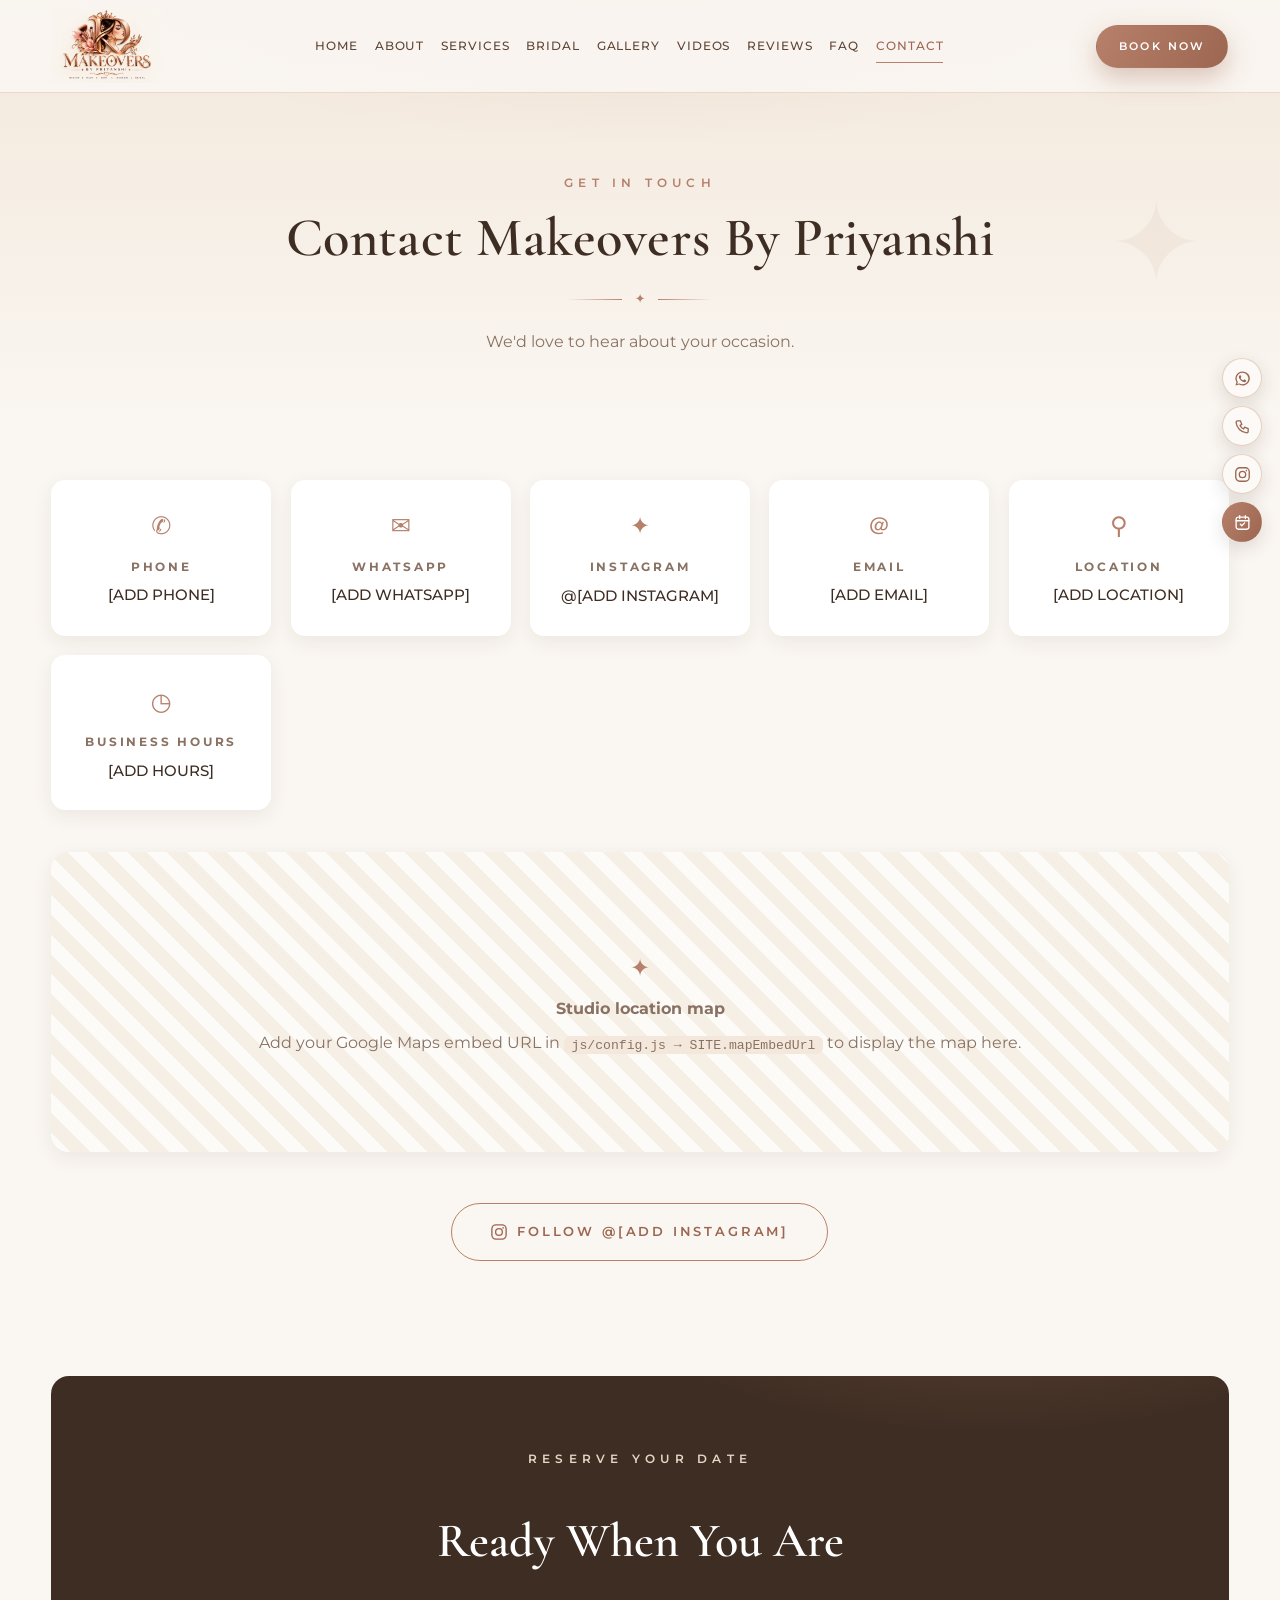
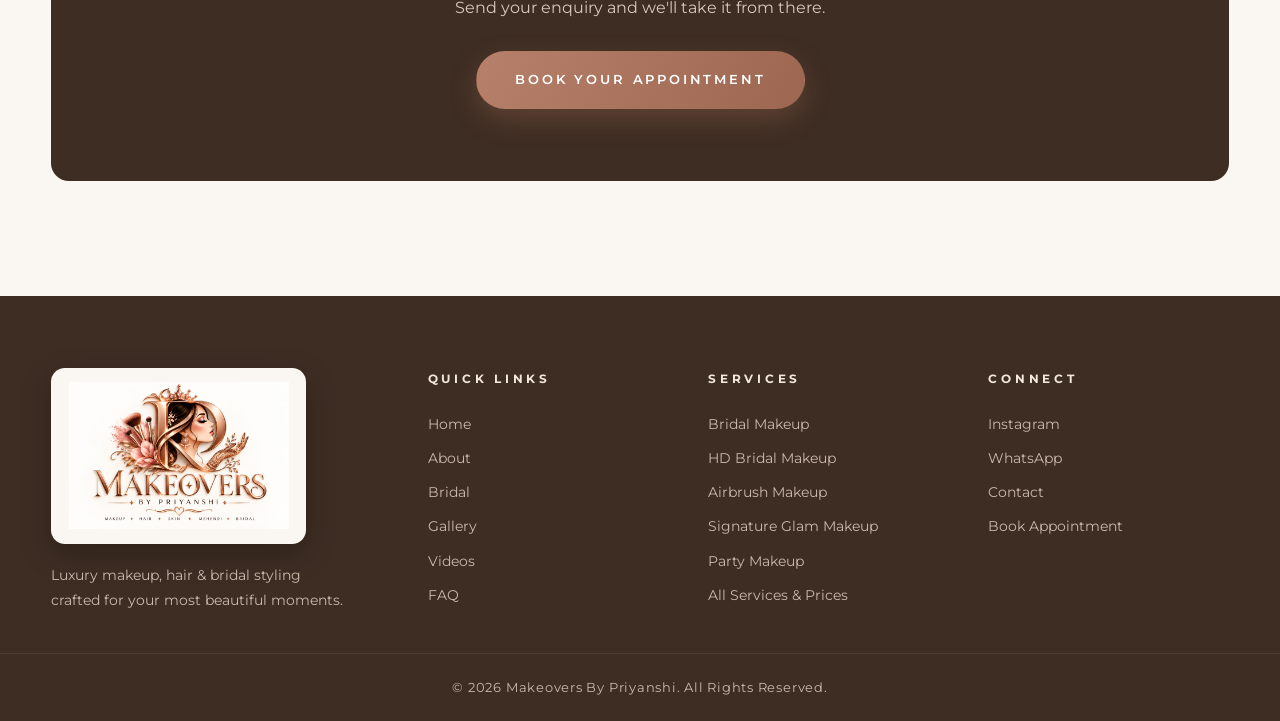
==== contact.html @ 51570be9 "Add Makeovers By Priyanshi website" ====
<!DOCTYPE html>
<html lang="en">
<head>
  <meta charset="UTF-8" />
  <meta name="viewport" content="width=device-width, initial-scale=1.0" />
  <title>Contact | Makeovers By Priyanshi</title>
  <meta name="description" content="Get in touch with Makeovers By Priyanshi — phone, WhatsApp, Instagram, email and studio location." />
  <link rel="canonical" href="https://www.example.com/contact.html" />
  <meta property="og:type" content="website" />
  <meta property="og:title" content="Contact | Makeovers By Priyanshi" />
  <meta property="og:description" content="Get in touch with Makeovers By Priyanshi — phone, WhatsApp, Instagram, email and studio location." />
  <meta property="og:image" content="assets/logo/logo.jpg" />
  <meta property="og:url" content="https://www.example.com/contact.html" />
  <meta property="og:site_name" content="Makeovers By Priyanshi" />
  <meta name="twitter:card" content="summary_large_image" />
  <meta name="twitter:title" content="Contact | Makeovers By Priyanshi" />
  <meta name="twitter:description" content="Get in touch with Makeovers By Priyanshi — phone, WhatsApp, Instagram, email and studio location." />
  <meta name="twitter:image" content="assets/logo/logo.jpg" />
  <meta name="theme-color" content="#faf6f1" />
  <link rel="icon" type="image/png" href="assets/logo/favicon.png" />
  <link rel="apple-touch-icon" href="assets/logo/favicon.png" />
  <link rel="preconnect" href="https://fonts.googleapis.com" />
  <link rel="preconnect" href="https://fonts.gstatic.com" crossorigin />
  <link href="https://fonts.googleapis.com/css2?family=Cormorant+Garamond:ital,wght@0,400;0,500;0,600;0,700;1,400;1,500&family=Montserrat:wght@300;400;500;600;700&display=swap" rel="stylesheet" />
  <link rel="stylesheet" href="css/style.css" />
</head>
<body data-page="contact">

  <div id="siteHeader"></div>

  <main id="main">
    <section class="page-hero">
      <div class="container">
        <p class="eyebrow">Get In Touch</p>
        <h1 class="section__title">Contact Makeovers By Priyanshi</h1>
        <div class="title-divider"><span></span><i>✦</i><span></span></div>
        <p class="page-hero__sub">We'd love to hear about your occasion.</p>
      </div>
    </section>

    <section class="section" style="padding-top:clamp(2rem,5vw,3.5rem)">
      <div class="container">
        <div class="contact__grid" id="contactGrid"><!-- rendered by JS from config.js --></div>
        <div class="map fade-up" id="mapWrap">
          <div class="map__placeholder" id="mapPlaceholder">
            <i>✦</i>
            <p><strong>Studio location map</strong></p>
            <p>Add your Google Maps embed URL in <code>js/config.js → SITE.mapEmbedUrl</code> to display the map here.</p>
          </div>
        </div>
        <div class="section__cta fade-up">
          <a href="#" class="btn btn--outline btn--lg insta__cta" id="instaCta" target="_blank" rel="noopener">
            <svg viewBox="0 0 24 24" width="18" height="18" fill="none" stroke="currentColor" stroke-width="1.8" aria-hidden="true"><rect x="2.5" y="2.5" width="19" height="19" rx="5.5"/><circle cx="12" cy="12" r="4.5"/><circle cx="17.5" cy="6.5" r="1.1" fill="currentColor" stroke="none"/></svg>
            <span id="instaCtaText">Follow @MAKEOVERSBYPRIYANSHI</span>
          </a>
        </div>
      </div>
    </section>
    <section class="section" style="padding-top:0">
      <div class="container">
        <div class="cta-band fade-up">
          <p class="eyebrow">Reserve Your Date</p>
          <h2>Ready When You Are</h2>
          <p>Send your enquiry and we'll take it from there.</p>
          <a href="booking.html" class="btn btn--solid btn--lg">Book Your Appointment</a>
        </div>
      </div>
    </section>
  </main>

  <div id="siteFooter"></div>

  <script src="js/config.js"></script>
  <script src="js/main.js"></script>
</body>
</html>
---- css/style.css ----
/* ============================================================
   MAKEOVERS BY PRIYANSHI — Luxury Beauty Website Styles
   Palette: ivory, champagne, rose gold, nude, espresso
   ============================================================ */

:root {
  --ivory:      #faf6f1;
  --pearl:      #fdfbf8;
  --champagne:  #f3e8db;
  --champagne2: #ecdcc9;
  --nude:       #e8d5c4;
  --rose:       #b7806b;   /* rose gold */
  --rose-deep:  #9c6650;
  --gold:       #c9a227;
  --espresso:   #3e2d23;
  --espresso-2: #5e4636;
  --muted:      #8a7263;
  --white:      #ffffff;

  --serif: "Cormorant Garamond", "Playfair Display", Georgia, serif;
  --sans:  "Montserrat", "Inter", system-ui, sans-serif;

  --shadow-sm: 0 6px 20px rgba(62, 45, 35, .07);
  --shadow-md: 0 14px 44px rgba(62, 45, 35, .12);
  --shadow-lg: 0 24px 70px rgba(62, 45, 35, .18);

  --radius: 18px;
  --ease: cubic-bezier(.22, 1, .36, 1);
  --header-h: 92px;
  --header-h-small: 68px;
}

*, *::before, *::after { box-sizing: border-box; margin: 0; padding: 0; }

html { scroll-behavior: smooth; }

body {
  font-family: var(--sans);
  font-weight: 400;
  font-size: 16px;
  line-height: 1.75;
  color: var(--espresso-2);
  background: var(--ivory);
  overflow-x: hidden;
  -webkit-font-smoothing: antialiased;
}

img { max-width: 100%; display: block; }
a { color: inherit; text-decoration: none; }
button { font-family: inherit; cursor: pointer; }

.container { width: min(1200px, 92%); margin-inline: auto; }
.container--narrow { width: min(860px, 92%); }

/* ---------- Typography helpers ---------- */
.eyebrow {
  font-size: .78rem;
  letter-spacing: .42em;
  text-transform: uppercase;
  color: var(--rose);
  font-weight: 600;
  margin-bottom: .9rem;
}
.section__title {
  font-family: var(--serif);
  font-weight: 600;
  font-size: clamp(2.1rem, 4.6vw, 3.4rem);
  line-height: 1.12;
  color: var(--espresso);
  letter-spacing: .01em;
}
.section__sub { max-width: 620px; margin: 1.1rem auto 0; color: var(--muted); }
.lead { font-size: 1.12rem; color: var(--espresso-2); font-weight: 500; }

.title-divider {
  display: flex; align-items: center; justify-content: center;
  gap: .8rem; margin: 1.2rem auto 0; color: var(--rose);
}
.title-divider span { display: block; width: 54px; height: 1px; background: linear-gradient(90deg, transparent, var(--rose)); }
.title-divider span:last-child { background: linear-gradient(90deg, var(--rose), transparent); }
.title-divider i { font-style: normal; font-size: .8rem; }
.title-divider--left { justify-content: flex-start; }

.section { padding: clamp(4.5rem, 9vw, 7.5rem) 0; }
.section--tint { background: linear-gradient(180deg, var(--pearl) 0%, var(--champagne) 140%); }
.section__head { text-align: center; margin-bottom: clamp(2.4rem, 5vw, 4rem); }
.section__cta { text-align: center; margin-top: clamp(2.2rem, 4vw, 3.4rem); }

/* ---------- Buttons ---------- */
.btn {
  display: inline-flex; align-items: center; justify-content: center; gap: .55rem;
  padding: .85rem 1.9rem;
  font-size: .8rem; font-weight: 600;
  letter-spacing: .22em; text-transform: uppercase;
  border-radius: 999px; border: 1px solid transparent;
  transition: transform .35s var(--ease), box-shadow .35s var(--ease), background .35s, color .35s, border-color .35s;
  will-change: transform;
}
.btn--lg { padding: 1.05rem 2.4rem; }
.btn--solid {
  color: var(--white);
  background: linear-gradient(120deg, var(--rose) 0%, var(--rose-deep) 100%);
  box-shadow: 0 10px 26px rgba(156, 102, 80, .35);
}
.btn--solid:hover { transform: translateY(-2px); box-shadow: 0 16px 34px rgba(156, 102, 80, .45); }
.btn--ghost { color: var(--white); border-color: rgba(255,255,255,.7); backdrop-filter: blur(4px); }
.btn--ghost:hover { background: rgba(255,255,255,.14); transform: translateY(-2px); }
.btn--outline { color: var(--rose-deep); border-color: var(--rose); }
.btn--outline:hover { background: var(--rose); color: var(--white); transform: translateY(-2px); }
.btn:active { transform: translateY(0) scale(.98); }

/* ============================================================
   LOADER
   ============================================================ */
.loader {
  position: fixed; inset: 0; z-index: 200;
  overflow: hidden;
  background: #160f0b;
  transition: opacity .9s var(--ease), visibility .9s;
}
.loader__video {
  position: absolute; inset: 0;
  width: 100%; height: 100%;
  object-fit: cover;
  object-position: 50% 48%;
  transform: scale(1.015);
}
.loader__veil {
  position: absolute; inset: 0;
  background: linear-gradient(180deg, rgba(18,10,7,.08), rgba(18,10,7,.24));
  pointer-events: none;
}
.loader__sound,
.hero__sound {
  position: absolute;
  z-index: 3;
  display: inline-flex; align-items: center; gap: .65rem;
  border: 1px solid rgba(255,255,255,.38);
  background: rgba(24,15,11,.28);
  color: rgba(255,255,255,.96);
  backdrop-filter: blur(10px);
  -webkit-backdrop-filter: blur(10px);
  border-radius: 999px;
  padding: .75rem 1.05rem;
  font-size: .68rem; font-weight: 600;
  letter-spacing: .18em; text-transform: uppercase;
  transition: transform .35s var(--ease), background .35s ease, border-color .35s ease;
}
.loader__sound { right: 2.2rem; bottom: 2.2rem; }
.loader__sound:hover, .hero__sound:hover { transform: translateY(-2px); background: rgba(24,15,11,.46); border-color: rgba(255,255,255,.65); }
.loader__sound-dot { width: 8px; height: 8px; border-radius: 50%; background: var(--nude); box-shadow: 0 0 0 0 rgba(243,232,219,.55); animation: soundPulse 1.8s infinite; }
.loader__sound.is-on .loader__sound-dot { background: #fff; animation: none; }
@keyframes soundPulse { 0%,100% { box-shadow: 0 0 0 0 rgba(243,232,219,0); } 50% { box-shadow: 0 0 0 7px rgba(243,232,219,.08); } }
.loader.is-done { opacity: 0; visibility: hidden; pointer-events: none; }

/* ============================================================
   HEADER
   ============================================================ */
.header {
  position: fixed; top: 0; left: 0; right: 0; z-index: 100;
  border-bottom: 1px solid rgba(183, 128, 102, .14);
  transition: box-shadow .4s ease;
}
/* blur lives on a pseudo-element so the fixed mobile nav
   (a descendant) isn't trapped by a backdrop-filter containing block */
.header::before {
  content: ""; position: absolute; inset: 0; z-index: -1;
  background: rgba(250, 246, 241, .92);
  backdrop-filter: blur(14px);
  -webkit-backdrop-filter: blur(14px);
}
.header.is-scrolled { box-shadow: var(--shadow-sm); }
.header__inner {
  display: flex; align-items: center; justify-content: space-between; gap: 1.2rem;
  height: var(--header-h);
  transition: height .4s var(--ease);
}
.header.is-scrolled .header__inner { height: var(--header-h-small); }
.header__logo {
  height: 74px; width: auto;
  mix-blend-mode: multiply; /* blends the logo's white bg into the ivory header */
  transition: height .4s var(--ease);
}
.header.is-scrolled .header__logo { height: 54px; }

.nav { display: flex; align-items: center; gap: 1.7rem; }
.nav__link {
  position: relative;
  font-size: .8rem; font-weight: 500; letter-spacing: .14em; text-transform: uppercase;
  color: var(--espresso-2); padding: .3rem 0;
  transition: color .3s;
}
.nav__link::after {
  content: ""; position: absolute; left: 0; bottom: -2px;
  width: 100%; height: 1px; background: var(--rose);
  transform: scaleX(0); transform-origin: right;
  transition: transform .4s var(--ease);
}
.nav__link:hover, .nav__link.is-active { color: var(--rose-deep); }
.nav__link:hover::after, .nav__link.is-active::after { transform: scaleX(1); transform-origin: left; }
.nav__cta { display: none; }
.nav__mobile-logo { display: none; }
.header__cta { white-space: nowrap; padding: .75rem 1.5rem; font-size: .72rem; }

.burger { display: none; background: none; border: 0; width: 44px; height: 44px; position: relative; z-index: 130; }
.burger span {
  display: block; width: 26px; height: 2px; margin: 6px auto;
  background: var(--espresso); border-radius: 2px;
  transition: transform .4s var(--ease), opacity .3s;
}
.burger.is-open span:nth-child(1) { transform: translateY(8px) rotate(45deg); }
.burger.is-open span:nth-child(2) { opacity: 0; }
.burger.is-open span:nth-child(3) { transform: translateY(-8px) rotate(-45deg); }

.nav-overlay {
  /* below the header (z-index 100) so the nav panel inside the
     header's stacking context stays on top and stays clickable */
  position: fixed; inset: 0; z-index: 99;
  background: rgba(62, 45, 35, .4); backdrop-filter: blur(3px);
  opacity: 0; visibility: hidden; transition: opacity .4s, visibility .4s;
}
.nav-overlay.is-open { opacity: 1; visibility: visible; }

/* ============================================================
   HERO
   ============================================================ */
.hero {
  position: relative; min-height: 100svh;
  display: flex; align-items: center;
  isolation: isolate;
  padding-top: var(--header-h);
}
.hero__media { position: absolute; inset: 0; z-index: -1; overflow: hidden; background: #2a1b14; }
.hero__video {
  width: 100%; height: 100%;
  object-fit: cover;
  object-position: 50% 43%;
  transform: scale(1.015);
  animation: heroVideoIn 1.4s var(--ease) both;
}
@keyframes heroVideoIn { from { opacity: .72; transform: scale(1.035); } to { opacity: 1; transform: scale(1.015); } }
.hero__overlay {
  position: absolute; inset: 0;
  background:
    linear-gradient(100deg, rgba(38, 25, 18, .72) 0%, rgba(38, 25, 18, .45) 42%, rgba(38, 25, 18, .08) 75%),
    linear-gradient(0deg, rgba(38, 25, 18, .5) 0%, transparent 34%);
}
.hero__sound {
  left: 1.6rem;
  bottom: 1.6rem;
  opacity: .9;
}
.hero__sound-icon { font-size: .72rem; }
.hero__sound.is-on { border-color: rgba(255,255,255,.62); background: rgba(24,15,11,.42); }
.hero__content { color: var(--white); max-width: 720px; margin-left: max(4%, calc((100% - 1200px)/2)); padding: 4rem 0 6rem; }
.hero__eyebrow { font-size: .8rem; letter-spacing: .5em; text-transform: uppercase; color: var(--nude); font-weight: 500; margin-bottom: 1.4rem; }
.hero__title {
  font-family: var(--serif); font-weight: 600;
  font-size: clamp(2.6rem, 6.4vw, 5rem);
  line-height: 1.06; letter-spacing: .02em;
  text-shadow: 0 4px 30px rgba(0,0,0,.3);
}
.hero__amp { font-style: italic; font-weight: 400; color: var(--nude); font-size: .62em; vertical-align: middle; padding: 0 .1em; }
.hero__divider { display: flex; align-items: center; gap: .9rem; margin: 1.6rem 0; color: var(--nude); }
.hero__divider span { display: block; width: 70px; height: 1px; background: linear-gradient(90deg, var(--nude), transparent); }
.hero__divider span:first-child { background: linear-gradient(90deg, transparent, var(--nude)); }
.hero__divider i { font-style: normal; font-size: .85rem; }
.hero__sub { font-family: var(--serif); font-style: italic; font-size: clamp(1.35rem, 2.6vw, 1.9rem); color: var(--champagne); text-shadow: 0 2px 18px rgba(0, 0, 0, .45); }
.hero__copy { margin-top: .9rem; max-width: 480px; color: rgba(255,255,255,.9); font-weight: 300; letter-spacing: .02em; text-shadow: 0 1px 14px rgba(0, 0, 0, .4); }
.hero__actions { display: flex; flex-wrap: wrap; gap: 1rem; margin-top: 2.3rem; }

.hero__scroll {
  position: absolute; left: 50%; bottom: 2rem; transform: translateX(-50%);
  display: flex; flex-direction: column; align-items: center; gap: .6rem;
  color: rgba(255,255,255,.8);
}
.hero__scroll-label { font-size: .64rem; letter-spacing: .4em; text-transform: uppercase; }
.hero__scroll-line { width: 1px; height: 52px; background: rgba(255,255,255,.5); position: relative; overflow: hidden; }
.hero__scroll-line::after {
  content: ""; position: absolute; left: 0; top: -50%;
  width: 100%; height: 50%; background: var(--white);
  animation: scrollHint 2s var(--ease) infinite;
}
@keyframes scrollHint { 0% { top: -50%; } 100% { top: 110%; } }

/* Hero text reveal */
.reveal-text { opacity: 0; transform: translateY(26px); animation: revealUp 1s var(--ease) forwards; }
.reveal-text:nth-child(1) { animation-delay: .25s; }
.reveal-text:nth-child(2) { animation-delay: .4s; }
.reveal-text:nth-child(3) { animation-delay: .55s; }
.reveal-text:nth-child(4) { animation-delay: .7s; }
.reveal-text:nth-child(5) { animation-delay: .85s; }
.reveal-text:nth-child(6) { animation-delay: 1s; }
@keyframes revealUp { to { opacity: 1; transform: none; } }

/* ============================================================
   SIGNATURE STRIP
   ============================================================ */
.strip { background: var(--espresso); color: var(--champagne); overflow: hidden; padding: 1rem 0; }
.strip__track {
  display: flex; gap: 2.6rem; width: max-content;
  animation: marquee 26s linear infinite;
  font-family: var(--serif); font-size: 1.15rem; letter-spacing: .3em; text-transform: uppercase;
}
.strip__track i { font-style: normal; color: var(--rose); }
@keyframes marquee { from { transform: translateX(0); } to { transform: translateX(-50%); } }

/* ============================================================
   ABOUT
   ============================================================ */
.about__grid { display: grid; grid-template-columns: 1fr 1.1fr; gap: clamp(2.5rem, 6vw, 5.5rem); align-items: center; }
.about__media { position: relative; }
.about__frame {
  position: relative; border-radius: 200px 200px var(--radius) var(--radius);
  overflow: hidden; box-shadow: var(--shadow-md);
}
.about__frame::before {
  content: ""; position: absolute; inset: 14px; z-index: 2;
  border: 1px solid rgba(255, 255, 255, .55);
  border-radius: 190px 190px 10px 10px; pointer-events: none;
}
.about__frame img { width: 100%; height: 100%; object-fit: cover; aspect-ratio: 4/5; transition: transform 1.2s var(--ease); }
.about__frame:hover img { transform: scale(1.045); }
.about__badge {
  position: absolute; right: -14px; bottom: 30px;
  display: flex; align-items: center; gap: .6rem;
  background: var(--white); border-radius: 14px; padding: .9rem 1.2rem;
  box-shadow: var(--shadow-md);
  font-size: .72rem; font-weight: 600; letter-spacing: .18em; text-transform: uppercase; color: var(--espresso);
  line-height: 1.5;
}
.about__badge-icon { color: var(--rose); font-size: 1.2rem; }
.about__points { list-style: none; margin: 1.5rem 0 2rem; display: grid; gap: .55rem; }
.about__points i { font-style: normal; color: var(--rose); margin-right: .55rem; }
.about__text p + p { margin-top: 1rem; }
.about__text .lead { margin-top: 1.6rem; }

/* ============================================================
   SERVICES
   ============================================================ */
.services__grid {
  display: grid; grid-template-columns: repeat(auto-fit, minmax(300px, 1fr)); gap: 1.8rem;
}
.service-card {
  background: var(--white); border-radius: var(--radius); overflow: hidden;
  box-shadow: var(--shadow-sm);
  transition: transform .5s var(--ease), box-shadow .5s var(--ease);
  display: flex; flex-direction: column;
}
.service-card:hover { transform: translateY(-8px); box-shadow: var(--shadow-md); }
.service-card__media { position: relative; overflow: hidden; aspect-ratio: 4/3; }
.service-card__media img { width: 100%; height: 100%; object-fit: cover; transition: transform 1s var(--ease); }
.service-card:hover .service-card__media img { transform: scale(1.07); }
.service-card__media::after {
  content: ""; position: absolute; inset: 0;
  background: linear-gradient(0deg, rgba(62,45,35,.35), transparent 45%);
}
.service-card__tag {
  position: absolute; left: 1.1rem; bottom: 1rem; z-index: 2;
  color: var(--white); font-family: var(--serif); font-size: 1.45rem; font-weight: 600; letter-spacing: .02em;
  text-shadow: 0 2px 14px rgba(0,0,0,.35);
}
.service-card__body { padding: 1.5rem 1.6rem 1.8rem; display: flex; flex-direction: column; flex: 1; }
.service-card__desc { font-size: .92rem; color: var(--muted); margin-bottom: 1rem; }
.service-card__list { list-style: none; display: flex; flex-wrap: wrap; gap: .45rem; margin-bottom: 1.4rem; }
.service-card__list li {
  font-size: .72rem; letter-spacing: .06em; font-weight: 500;
  background: var(--champagne); color: var(--espresso-2);
  padding: .32rem .8rem; border-radius: 999px;
}
.service-card .btn { margin-top: auto; align-self: flex-start; padding: .7rem 1.5rem; font-size: .72rem; }

/* ============================================================
   BRIDAL
   ============================================================ */
.bridal__grid { display: grid; grid-template-columns: repeat(3, 1fr); gap: 1.6rem; }
.bridal-card {
  position: relative; border-radius: var(--radius); overflow: hidden;
  aspect-ratio: 3/4; box-shadow: var(--shadow-sm); cursor: pointer;
}
.bridal-card img { width: 100%; height: 100%; object-fit: cover; transition: transform 1.1s var(--ease); }
.bridal-card:hover img { transform: scale(1.08); }
.bridal-card::after {
  content: ""; position: absolute; inset: 0;
  background: linear-gradient(0deg, rgba(45, 30, 22, .62) 0%, transparent 46%);
  transition: background .5s;
}
.bridal-card__label {
  position: absolute; left: 0; right: 0; bottom: 1.4rem; z-index: 2; text-align: center;
  color: var(--white); font-family: var(--serif); font-size: 1.6rem; font-weight: 600; letter-spacing: .06em;
}
.bridal-card__label::after {
  content: ""; display: block; width: 34px; height: 1px; margin: .5rem auto 0;
  background: var(--nude); transition: width .5s var(--ease);
}
.bridal-card:hover .bridal-card__label::after { width: 70px; }

/* ============================================================
   GALLERY
   ============================================================ */
.gallery__filters { display: flex; flex-wrap: wrap; justify-content: center; gap: .6rem; margin-bottom: 2.4rem; }
.chip {
  border: 1px solid rgba(183, 128, 102, .4); background: transparent; color: var(--espresso-2);
  font-size: .74rem; font-weight: 600; letter-spacing: .14em; text-transform: uppercase;
  padding: .55rem 1.25rem; border-radius: 999px;
  transition: all .35s var(--ease);
}
.chip:hover { border-color: var(--rose); color: var(--rose-deep); }
.chip.is-active { background: var(--rose); border-color: var(--rose); color: var(--white); box-shadow: 0 8px 20px rgba(156,102,80,.3); }

.gallery__masonry { columns: 3; column-gap: 1.4rem; }
.g-item {
  position: relative; margin-bottom: 1.4rem; border-radius: 14px; overflow: hidden;
  break-inside: avoid; box-shadow: var(--shadow-sm); cursor: zoom-in;
  transition: opacity .5s var(--ease), transform .5s var(--ease), box-shadow .4s;
}
.g-item:hover { box-shadow: var(--shadow-md); }
.g-item img { width: 100%; transition: transform 1s var(--ease); }
.g-item:hover img { transform: scale(1.06); }
.g-item__veil {
  position: absolute; inset: 0; display: flex; align-items: flex-end; padding: 1.1rem;
  background: linear-gradient(0deg, rgba(45,30,22,.55), transparent 55%);
  opacity: 0; transition: opacity .45s;
}
.g-item:hover .g-item__veil { opacity: 1; }
.g-item__veil span {
  color: var(--white); font-size: .7rem; font-weight: 600; letter-spacing: .22em; text-transform: uppercase;
}
.g-item.is-hidden { display: none; }

/* ============================================================
   REELS / VIDEOS
   ============================================================ */
.reels { display: grid; grid-template-columns: repeat(auto-fit, minmax(240px, 1fr)); gap: 1.6rem; max-width: 980px; margin-inline: auto; }
.reel-card {
  position: relative; border-radius: 22px; overflow: hidden;
  aspect-ratio: 9/16; background: var(--champagne);
  box-shadow: var(--shadow-sm);
  border: 0; padding: 0; display: block; width: 100%; text-align: inherit;
  cursor: pointer;
  transition: transform .5s var(--ease), box-shadow .5s var(--ease);
}
.reel-card:hover { transform: translateY(-6px); box-shadow: var(--shadow-md); }
.reel-card__thumb {
  width: 100%; height: 100%; object-fit: cover; display: block;
  /* very subtle cinematic drift: 1.00 → 1.04 and back */
  animation: reelDrift 11s ease-in-out infinite;
  will-change: transform;
}
@keyframes reelDrift {
  0%, 100% { transform: scale(1); }
  50%      { transform: scale(1.04); }
}
.reel-card:hover .reel-card__thumb { animation-duration: 6s; }
.reel-card__thumb--ig {
  display: flex; align-items: center; justify-content: center;
  background: linear-gradient(160deg, var(--champagne), var(--nude));
  color: var(--rose); font-size: 2.4rem; font-style: normal;
}
.reel-card__play {
  position: absolute; inset: 0; z-index: 3;
  display: flex; align-items: center; justify-content: center;
  background: rgba(45, 30, 22, .14);
  transition: background .4s;
}
.reel-card:hover .reel-card__play { background: rgba(45, 30, 22, .26); }
.reel-card__play span {
  width: 66px; height: 66px; border-radius: 50%;
  display: flex; align-items: center; justify-content: center;
  background: rgba(255, 255, 255, .92); color: var(--rose-deep);
  font-size: 1.3rem; padding-left: 4px;
  box-shadow: var(--shadow-md);
  transition: transform .4s var(--ease);
  /* gentle luxury pulse */
  animation: playPulse 2.8s ease-in-out infinite;
}
@keyframes playPulse {
  0%, 100% { box-shadow: var(--shadow-md), 0 0 0 0 rgba(255, 255, 255, .4); }
  55%      { box-shadow: var(--shadow-md), 0 0 0 14px rgba(255, 255, 255, 0); }
}
.reel-card:hover .reel-card__play span { transform: scale(1.12); }
.reel-card__title {
  position: absolute; left: 0; right: 0; bottom: 0; z-index: 2;
  padding: 2.2rem 1.1rem .95rem;
  background: linear-gradient(0deg, rgba(45,30,22,.65), transparent);
  color: var(--white); font-size: .8rem; font-weight: 600; letter-spacing: .16em; text-transform: uppercase;
  pointer-events: none;
}

/* ============================================================
   INSTAGRAM
   ============================================================ */
.insta__grid { display: grid; grid-template-columns: repeat(6, 1fr); gap: .8rem; }
.insta__item { position: relative; border-radius: 12px; overflow: hidden; aspect-ratio: 1; display: block; }
.insta__item img { width: 100%; height: 100%; object-fit: cover; transition: transform .9s var(--ease); }
.insta__item::after {
  content: "✦"; position: absolute; inset: 0;
  display: flex; align-items: center; justify-content: center;
  background: rgba(156, 102, 80, .45); color: var(--white); font-size: 1.4rem;
  opacity: 0; transition: opacity .4s;
}
.insta__item:hover::after { opacity: 1; }
.insta__item:hover img { transform: scale(1.08); }

/* ============================================================
   TESTIMONIALS
   ============================================================ */
.slider { position: relative; display: flex; align-items: center; gap: 1rem; max-width: 900px; margin-inline: auto; }
.slider__viewport { overflow: hidden; flex: 1; }
.slider__track { display: flex; transition: transform .65s var(--ease); }
.t-slide { flex: 0 0 100%; padding: .5rem; }
.t-card {
  background: var(--white); border-radius: var(--radius);
  box-shadow: var(--shadow-sm);
  padding: clamp(2rem, 5vw, 3.2rem);
  text-align: center; position: relative;
}
.t-card::before {
  content: "“"; position: absolute; top: -6px; left: 50%; transform: translateX(-50%);
  font-family: var(--serif); font-size: 5.5rem; line-height: 1; color: var(--nude);
}
.t-card__stars { color: var(--gold); letter-spacing: .3em; font-size: 1.05rem; margin-bottom: 1.1rem; }
.t-card__text { font-family: var(--serif); font-size: 1.3rem; font-style: italic; color: var(--espresso); max-width: 560px; margin: 0 auto 1.3rem; }
.t-card__name { font-size: .78rem; font-weight: 600; letter-spacing: .24em; text-transform: uppercase; color: var(--rose-deep); }
.slider__arrow {
  flex: 0 0 auto; width: 46px; height: 46px; border-radius: 50%;
  border: 1px solid rgba(183,128,102,.4); background: var(--white); color: var(--rose-deep);
  font-size: 1.5rem; line-height: 1;
  transition: all .35s var(--ease);
}
.slider__arrow:hover { background: var(--rose); color: var(--white); border-color: var(--rose); }
.slider__dots { display: flex; justify-content: center; gap: .5rem; margin-top: 1.6rem; }
.slider__dots button {
  width: 8px; height: 8px; border-radius: 50%; border: 0; padding: 0;
  background: var(--nude); transition: all .35s;
}
.slider__dots button.is-active { background: var(--rose); transform: scale(1.35); }

/* ============================================================
   FAQ
   ============================================================ */
.faq__list { display: grid; gap: .9rem; }
.faq__item { background: var(--white); border-radius: 14px; box-shadow: var(--shadow-sm); overflow: hidden; }
.faq__q {
  width: 100%; display: flex; justify-content: space-between; align-items: center; gap: 1rem;
  background: none; border: 0; text-align: left;
  padding: 1.15rem 1.4rem;
  font-family: var(--serif); font-size: 1.15rem; font-weight: 600; color: var(--espresso);
}
.faq__icon { color: var(--rose); font-size: 1.3rem; transition: transform .4s var(--ease); flex: 0 0 auto; }
.faq__item.is-open .faq__icon { transform: rotate(45deg); }
.faq__a { max-height: 0; overflow: hidden; transition: max-height .5s var(--ease); }
.faq__a p { padding: 0 1.4rem 1.3rem; font-size: .94rem; color: var(--muted); }

/* ============================================================
   BOOKING
   ============================================================ */
.booking { background:
  radial-gradient(1000px 500px at 110% -10%, rgba(183,128,102,.12), transparent 60%),
  var(--ivory);
}
.booking__grid { display: grid; grid-template-columns: .85fr 1.15fr; gap: clamp(2.5rem, 6vw, 5rem); align-items: start; }
.booking__logo { width: min(320px, 78%); mix-blend-mode: multiply; margin-bottom: 1.4rem; }
.booking__intro p { max-width: 420px; }
.booking__intro .section__title { text-align: left; }
.booking__intro .eyebrow { margin-top: .4rem; }
.booking__wa {
  display: inline-flex; align-items: center; gap: .6rem; margin-top: 1.6rem;
  color: var(--rose-deep); font-weight: 600; font-size: .9rem;
  border-bottom: 1px solid rgba(183,128,102,.4); padding-bottom: .2rem;
  transition: color .3s, border-color .3s;
}
.booking__wa:hover { color: var(--espresso); border-color: var(--espresso); }

.form {
  position: relative;
  background: var(--white); border-radius: var(--radius);
  box-shadow: var(--shadow-md);
  padding: clamp(1.6rem, 4vw, 2.6rem);
  border-top: 3px solid var(--rose);
}
.form__row { display: grid; grid-template-columns: 1fr 1fr; gap: 1.1rem; }
.form__field { margin-bottom: 1.1rem; display: flex; flex-direction: column; }
.form__field label {
  font-size: .72rem; font-weight: 600; letter-spacing: .18em; text-transform: uppercase;
  color: var(--espresso-2); margin-bottom: .45rem;
}
.form__field input, .form__field select, .form__field textarea {
  font-family: inherit; font-size: .95rem; color: var(--espresso);
  background: var(--pearl); border: 1px solid var(--nude); border-radius: 10px;
  padding: .78rem 1rem; outline: none; width: 100%;
  transition: border-color .3s, box-shadow .3s;
}
.form__field textarea { resize: vertical; }
.form__field input:focus, .form__field select:focus, .form__field textarea:focus {
  border-color: var(--rose); box-shadow: 0 0 0 3px rgba(183, 128, 102, .15);
}
.form__submit { width: 100%; margin-top: .4rem; }
.form__note { text-align: center; font-size: .78rem; color: var(--muted); margin-top: .9rem; }
.form__success[hidden] { display: none; }
.form__success {
  position: absolute; inset: 0; z-index: 5; border-radius: var(--radius);
  background: var(--white);
  display: flex; flex-direction: column; align-items: center; justify-content: center; gap: .6rem;
  text-align: center; padding: 2rem;
  animation: fadeIn .6s var(--ease);
}
.form__success i { font-style: normal; font-size: 2rem; color: var(--rose); }
.form__success h3 { font-family: var(--serif); font-size: 1.9rem; color: var(--espresso); }
.form__success p { max-width: 380px; color: var(--muted); }
@keyframes fadeIn { from { opacity: 0; } to { opacity: 1; } }
input.is-invalid, select.is-invalid { border-color: #c0603f !important; }

/* ============================================================
   CONTACT
   ============================================================ */
.contact__grid {
  display: grid; grid-template-columns: repeat(auto-fit, minmax(215px, 1fr)); gap: 1.2rem;
  margin-bottom: 2.6rem;
}
.contact-card {
  background: var(--white); border-radius: 14px; box-shadow: var(--shadow-sm);
  padding: 1.6rem 1.5rem; text-align: center;
  transition: transform .4s var(--ease), box-shadow .4s;
}
.contact-card:hover { transform: translateY(-5px); box-shadow: var(--shadow-md); }
.contact-card i { font-style: normal; font-size: 1.5rem; color: var(--rose); display: block; margin-bottom: .6rem; }
.contact-card h4 { font-size: .72rem; letter-spacing: .24em; text-transform: uppercase; color: var(--muted); margin-bottom: .35rem; }
.contact-card p, .contact-card a { font-size: .95rem; font-weight: 500; color: var(--espresso); word-break: break-word; }
.contact-card a:hover { color: var(--rose-deep); }

.map { border-radius: var(--radius); overflow: hidden; box-shadow: var(--shadow-sm); }
.map iframe { width: 100%; height: 380px; border: 0; display: block; }
.map__placeholder {
  height: 300px; display: flex; flex-direction: column; align-items: center; justify-content: center; gap: .4rem;
  background: repeating-linear-gradient(45deg, var(--pearl), var(--pearl) 14px, #f6efe6 14px, #f6efe6 28px);
  text-align: center; padding: 1.5rem; color: var(--muted);
}
.map__placeholder i { font-style: normal; color: var(--rose); font-size: 1.5rem; }
.map__placeholder code { background: var(--champagne); padding: .1rem .45rem; border-radius: 6px; font-size: .82rem; }

/* ============================================================
   FOOTER
   ============================================================ */
.footer { background: var(--espresso); color: #cbb9ac; }
.footer__grid {
  display: grid; grid-template-columns: 1.4fr 1fr 1fr 1fr; gap: 2.5rem;
  padding: clamp(3rem, 6vw, 4.5rem) 0 2.5rem;
}
.footer__logo-card {
  background: var(--ivory); border-radius: 14px; padding: .9rem 1.1rem;
  width: fit-content; max-width: 260px; margin-bottom: 1.2rem;
  box-shadow: 0 10px 30px rgba(0,0,0,.25);
}
.footer__logo-card img { width: 220px; }
.footer__brand p { font-size: .9rem; max-width: 300px; }
.footer__col h4 {
  color: var(--champagne); font-size: .78rem; letter-spacing: .3em; text-transform: uppercase;
  margin-bottom: 1.1rem;
}
.footer__col a { display: block; font-size: .9rem; padding: .28rem 0; transition: color .3s, transform .3s; }
.footer__col a:hover { color: var(--white); transform: translateX(4px); }
.footer__bottom {
  border-top: 1px solid rgba(255,255,255,.08);
  text-align: center; padding: 1.4rem 1rem; font-size: .8rem; letter-spacing: .06em;
}

/* ============================================================
   RIGHT-SIDE FLOATING ACTION BUTTONS
   ============================================================ */
.fab {
  position: fixed; right: 18px; top: 50%; transform: translateY(-50%);
  z-index: 90;
  display: flex; flex-direction: column; gap: 8px;
}
.fab__btn {
  position: relative;
  width: 40px; height: 40px; border-radius: 50%;
  display: flex; align-items: center; justify-content: center;
  background: rgba(253, 251, 248, .82);
  backdrop-filter: blur(10px); -webkit-backdrop-filter: blur(10px);
  border: 1px solid rgba(183, 128, 102, .35);
  color: var(--rose-deep);
  box-shadow: 0 6px 18px rgba(62, 45, 35, .14);
  transition: transform .25s var(--ease), background .25s, color .25s, box-shadow .25s, border-color .25s;
}
.fab__btn svg { width: 17px; height: 17px; }
.fab__btn:hover, .fab__btn:focus-visible {
  background: linear-gradient(120deg, var(--rose) 0%, var(--rose-deep) 100%);
  color: var(--white); border-color: transparent;
  transform: translateX(-2px) scale(1.08);
  box-shadow: 0 10px 24px rgba(156, 102, 80, .38);
}
.fab__btn--book {
  background: linear-gradient(120deg, var(--rose) 0%, var(--rose-deep) 100%);
  color: var(--white); border-color: transparent;
}
.fab__btn--book:hover, .fab__btn--book:focus-visible { background: var(--espresso); }
.fab__label {
  position: absolute; right: calc(100% + 12px); top: 50%;
  transform: translateY(-50%) translateX(8px);
  background: var(--espresso); color: var(--champagne);
  font-size: .68rem; font-weight: 600; letter-spacing: .14em; text-transform: uppercase;
  padding: .45rem .9rem; border-radius: 999px; white-space: nowrap;
  box-shadow: var(--shadow-sm);
  opacity: 0; visibility: hidden; pointer-events: none;
  transition: opacity .25s var(--ease), transform .25s var(--ease), visibility .25s;
}
/* labels reveal on hover — only on devices that can hover */
@media (hover: hover) and (pointer: fine) {
  .fab__btn:hover .fab__label, .fab__btn:focus-visible .fab__label {
    opacity: 1; visibility: visible; transform: translateY(-50%) translateX(0);
  }
}
@media (max-width: 860px) {
  .fab { right: 10px; gap: 7px; }
  .fab__btn { width: 38px; height: 38px; }
  .fab__btn svg { width: 15px; height: 15px; }
}

/* ============================================================
   VIDEO MODAL
   ============================================================ */
.video-modal {
  position: fixed; inset: 0; z-index: 150;
  display: flex; align-items: center; justify-content: center;
  background: rgba(30, 20, 14, .93); backdrop-filter: blur(6px);
  animation: fadeIn .35s ease;
}
.video-modal[hidden] { display: none; }
.video-modal__body {
  display: flex; flex-direction: column; align-items: center; gap: .9rem;
  max-width: 94vw;
}
.video-modal__frame { animation: vmZoom .5s var(--ease); line-height: 0; }
.video-modal__title { animation: vmTitleUp .55s var(--ease) both; }
@keyframes vmTitleUp {
  from { opacity: 0; transform: translateY(10px); }
  to   { opacity: 1; transform: none; }
}
.video-modal__frame video,
.video-modal__frame iframe {
  height: min(80vh, 780px);
  aspect-ratio: 9 / 16;
  width: auto; max-width: 92vw;
  border: 0; border-radius: 18px;
  background: #000;
  box-shadow: var(--shadow-lg);
  display: block;
}
@keyframes vmZoom {
  from { transform: scale(.9) translateY(14px); opacity: 0; }
  to   { transform: scale(1) translateY(0); opacity: 1; }
}
.video-modal__title {
  color: var(--nude); font-size: .78rem; font-weight: 600;
  letter-spacing: .24em; text-transform: uppercase;
}
.video-modal__close {
  position: absolute; top: 1.2rem; right: 1.2rem;
  width: 48px; height: 48px; border-radius: 50%;
  display: flex; align-items: center; justify-content: center;
  background: rgba(255, 255, 255, .1); color: var(--white);
  border: 1px solid rgba(255, 255, 255, .25); font-size: 1.5rem; line-height: 1;
  transition: background .3s;
}
.video-modal__close:hover { background: rgba(255, 255, 255, .25); }

/* ============================================================
   LIGHTBOX
   ============================================================ */
.lightbox {
  position: fixed; inset: 0; z-index: 150;
  display: flex; align-items: center; justify-content: center;
  background: rgba(30, 20, 14, .92); backdrop-filter: blur(6px);
  animation: fadeIn .35s ease;
}
.lightbox[hidden] { display: none; }
.lightbox__figure { max-width: min(88vw, 980px); max-height: 86vh; text-align: center; }
.lightbox__figure img {
  max-width: 100%; max-height: 78vh; object-fit: contain;
  border-radius: 10px; box-shadow: var(--shadow-lg);
  margin-inline: auto;
  animation: lbZoom .45s var(--ease);
}
@keyframes lbZoom { from { transform: scale(.94); opacity: 0; } to { transform: scale(1); opacity: 1; } }
.lightbox__figure figcaption {
  color: var(--nude); font-size: .8rem; letter-spacing: .2em; text-transform: uppercase; margin-top: 1rem;
}
.lightbox__close, .lightbox__nav {
  position: absolute; background: rgba(255,255,255,.1); color: var(--white);
  border: 1px solid rgba(255,255,255,.25); border-radius: 50%;
  width: 48px; height: 48px; font-size: 1.5rem; line-height: 1;
  display: flex; align-items: center; justify-content: center;
  transition: background .3s;
}
.lightbox__close:hover, .lightbox__nav:hover { background: rgba(255,255,255,.25); }
.lightbox__close { top: 1.2rem; right: 1.2rem; }
.lightbox__nav--prev { left: 1.2rem; top: 50%; transform: translateY(-50%); }
.lightbox__nav--next { right: 1.2rem; top: 50%; transform: translateY(-50%); }

/* ============================================================
   SCROLL ANIMATIONS
   ============================================================ */
.fade-up { opacity: 0; transform: translateY(34px); transition: opacity .9s var(--ease), transform .9s var(--ease); }
.fade-up.is-visible { opacity: 1; transform: none; }

/* ============================================================
   RESPONSIVE
   ============================================================ */
@media (max-width: 1024px) {
  .header__cta { display: none; }
  .insta__grid { grid-template-columns: repeat(3, 1fr); }
  .footer__grid { grid-template-columns: 1fr 1fr; }
  .gallery__masonry { columns: 2; }
}

@media (max-width: 860px) {
  .burger { display: block; }
  .nav {
    position: fixed; top: 0; right: 0; bottom: 0; z-index: 120;
    width: min(340px, 86vw);
    background: var(--ivory);
    flex-direction: column; align-items: flex-start; justify-content: flex-start;
    gap: .4rem; padding: 5.4rem 2.2rem 2.2rem;
    transform: translateX(100%);
    transition: transform .5s var(--ease);
    box-shadow: -20px 0 60px rgba(62,45,35,.18);
    overflow-y: auto;
  }
  .nav.is-open { transform: translateX(0); }
  .nav__mobile-logo { display: block; width: 190px; mix-blend-mode: multiply; margin-bottom: 1.2rem; }
  .nav__link { font-size: .95rem; padding: .55rem 0; width: 100%; border-bottom: 1px solid rgba(183,128,102,.12); }
  .nav__cta { display: inline-flex; margin-top: 1.4rem; width: 100%; }
  .about__grid, .booking__grid { grid-template-columns: 1fr; }
  .about__media { max-width: 440px; margin-inline: auto; }
  .bridal__grid { grid-template-columns: repeat(2, 1fr); }
  .hero__content { margin-left: 4%; width: 92%; }
  .booking__intro .title-divider--left { justify-content: flex-start; }
}

@media (max-width: 560px) {
  :root { --header-h: 74px; --header-h-small: 62px; }
  .header__logo { height: 58px; }
  .header.is-scrolled .header__logo { height: 48px; }
  .gallery__masonry { columns: 1; }
  .bridal__grid { grid-template-columns: 1fr; }
  .insta__grid { grid-template-columns: repeat(2, 1fr); }
  .footer__grid { grid-template-columns: 1fr; gap: 1.8rem; }
  .form__row { grid-template-columns: 1fr; gap: 0; }
  .slider__arrow { display: none; }
  .hero__actions .btn { width: 100%; }
  /* Instagram-Reels feel on mobile: two vertical cards per row */
  .reels { grid-template-columns: 1fr 1fr; max-width: none; }
  .reel-card { border-radius: 16px; }
  .reel-card__title { font-size: .62rem; letter-spacing: .1em; padding: 1.6rem .7rem .7rem; }
  .about__badge { right: 8px; }
}

/* ============================================================
   REDUCED MOTION
   ============================================================ */
@media (prefers-reduced-motion: reduce) {
  html { scroll-behavior: auto; }
  *, *::before, *::after {
    animation-duration: .01ms !important;
    animation-iteration-count: 1 !important;
    transition-duration: .01ms !important;
  }
  .reveal-text, .fade-up { opacity: 1 !important; transform: none !important; }
  .strip__track { animation: none; }
}

/* ============================================================
   MULTI-PAGE ADDITIONS (v2)
   ============================================================ */
html, body { overflow-x: hidden; }

/* ---------- Interior page hero banner ---------- */
.page-hero {
  position: relative; overflow: hidden; text-align: center;
  padding: calc(var(--header-h) + clamp(2.6rem, 8vw, 5rem)) 0 clamp(2.6rem, 6vw, 4.2rem);
  background:
    radial-gradient(900px 320px at 50% -80px, rgba(183, 128, 102, .16), transparent 70%),
    linear-gradient(180deg, var(--champagne) 0%, var(--ivory) 100%);
}
.page-hero::before {
  content: "✦"; position: absolute; right: 6%; top: 34%;
  font-size: clamp(4rem, 10vw, 7rem); color: rgba(183, 128, 102, .08); pointer-events: none;
}
.page-hero__sub { max-width: 640px; margin: 1.1rem auto 0; color: var(--muted); }

/* ---------- Pricing cards ---------- */
.pricing__grid { display: grid; grid-template-columns: repeat(auto-fit, minmax(280px, 1fr)); gap: 1.6rem; }
.price-card {
  position: relative; background: var(--white); border-radius: var(--radius);
  box-shadow: var(--shadow-sm); text-align: center;
  padding: 2.4rem 1.9rem 2.1rem;
  display: flex; flex-direction: column;
  transition: transform .5s var(--ease), box-shadow .5s var(--ease);
  overflow: hidden;
}
.price-card::before {
  content: ""; position: absolute; top: 0; left: 0; right: 0; height: 3px;
  background: linear-gradient(90deg, transparent, var(--rose), transparent);
}
.price-card:hover { transform: translateY(-7px); box-shadow: var(--shadow-md); }
.price-card__name { font-family: var(--serif); font-size: 1.5rem; font-weight: 600; color: var(--espresso); letter-spacing: .02em; }
.price-card__price { font-family: var(--serif); font-size: 2.5rem; font-weight: 600; color: var(--rose-deep); margin: .35rem 0 .8rem; }
.price-card__desc { font-size: .9rem; color: var(--muted); min-height: 3.4em; }
.price-card__divider { display: flex; align-items: center; justify-content: center; gap: .7rem; color: var(--rose); margin: 1.1rem 0 .9rem; }
.price-card__divider span { width: 40px; height: 1px; background: linear-gradient(90deg, transparent, var(--rose)); display: block; }
.price-card__divider span:last-child { background: linear-gradient(90deg, var(--rose), transparent); }
.price-card__divider i { font-style: normal; font-size: .7rem; }
.price-card__inc-label { font-size: .68rem; font-weight: 600; letter-spacing: .3em; text-transform: uppercase; color: var(--muted); margin-bottom: .5rem; }
.price-card__inc { list-style: none; display: flex; justify-content: center; flex-wrap: wrap; gap: .5rem; margin-bottom: 1.5rem; }
.price-card__inc li {
  font-size: .78rem; font-weight: 500; color: var(--espresso-2);
  background: var(--champagne); border-radius: 999px; padding: .35rem .9rem;
}
.price-card__inc li i { font-style: normal; color: var(--rose-deep); margin-right: .3rem; }
.price-card__btn { margin-top: auto; width: 100%; }

/* ---------- "Included With Your Makeup" band ---------- */
.included-band {
  background: var(--espresso); border-radius: var(--radius);
  padding: clamp(2rem, 5vw, 3rem); text-align: center; color: var(--champagne);
  box-shadow: var(--shadow-md);
}
.included-band h3 { font-family: var(--serif); font-size: clamp(1.5rem, 3.4vw, 2.1rem); font-weight: 600; color: var(--white); margin-bottom: .4rem; }
.included-band > p { color: #cbb9ac; font-size: .92rem; max-width: 520px; margin: 0 auto; }
.included-band__items { display: flex; justify-content: center; flex-wrap: wrap; gap: .9rem; margin-top: 1.4rem; }
.included-band__items span {
  display: inline-flex; align-items: center; gap: .5rem;
  background: rgba(255, 255, 255, .08); border: 1px solid rgba(183, 128, 102, .5);
  color: var(--champagne); border-radius: 999px; padding: .6rem 1.4rem;
  font-size: .82rem; font-weight: 600; letter-spacing: .12em; text-transform: uppercase;
}
.included-band__items i { font-style: normal; color: var(--rose); }

/* ---------- Why Choose Us ---------- */
.why__grid { display: grid; grid-template-columns: repeat(auto-fit, minmax(220px, 1fr)); gap: 1.3rem; }
.why-tile {
  background: var(--white); border-radius: 14px; box-shadow: var(--shadow-sm);
  padding: 1.8rem 1.5rem; text-align: center;
  transition: transform .4s var(--ease), box-shadow .4s;
}
.why-tile:hover { transform: translateY(-5px); box-shadow: var(--shadow-md); }
.why-tile i { font-style: normal; font-size: 1.5rem; color: var(--rose); display: block; margin-bottom: .7rem; }
.why-tile h3 { font-family: var(--serif); font-size: 1.25rem; font-weight: 600; color: var(--espresso); margin-bottom: .35rem; }
.why-tile p { font-size: .86rem; color: var(--muted); }

/* ---------- CTA band ---------- */
.cta-band {
  position: relative; overflow: hidden; text-align: center;
  background:
    radial-gradient(700px 340px at 80% -40%, rgba(183, 128, 102, .35), transparent 65%),
    var(--espresso);
  border-radius: var(--radius); color: var(--white);
  padding: clamp(2.6rem, 7vw, 4.5rem) clamp(1.4rem, 5vw, 3rem);
}
.cta-band .eyebrow { color: var(--nude); }
.cta-band h2 { font-family: var(--serif); font-size: clamp(1.9rem, 4.4vw, 3rem); font-weight: 600; margin-bottom: .7rem; }
.cta-band p { color: #d9c9bc; max-width: 520px; margin: 0 auto 1.8rem; }

/* ---------- Bridal journey steps ---------- */
.journey { display: grid; grid-template-columns: repeat(auto-fit, minmax(210px, 1fr)); gap: 1.3rem; counter-reset: step; }
.journey__step {
  position: relative; background: var(--white); border-radius: 14px; box-shadow: var(--shadow-sm);
  padding: 2.2rem 1.5rem 1.7rem; text-align: center;
}
.journey__step::before {
  counter-increment: step; content: counter(step, decimal-leading-zero);
  position: absolute; top: .8rem; right: 1.1rem;
  font-family: var(--serif); font-size: 1.7rem; color: rgba(183, 128, 102, .3); font-weight: 600;
}
.journey__step i { font-style: normal; font-size: 1.4rem; color: var(--rose); display: block; margin-bottom: .6rem; }
.journey__step h3 { font-family: var(--serif); font-size: 1.25rem; font-weight: 600; color: var(--espresso); margin-bottom: .3rem; }
.journey__step p { font-size: .86rem; color: var(--muted); }

/* ---------- Booking pre-select note ---------- */
.booking__preselect {
  display: flex; align-items: center; gap: .5rem;
  background: var(--champagne); border: 1px solid rgba(183, 128, 102, .35);
  color: var(--espresso); border-radius: 10px; padding: .7rem 1rem;
  font-size: .85rem; margin-bottom: 1.2rem;
}
.booking__preselect i { font-style: normal; color: var(--rose-deep); }
.booking__preselect span { font-weight: 600; }

/* ---------- Placeholder notice (reviews etc.) ---------- */
.placeholder-note {
  max-width: 640px; margin: 0 auto 2rem; text-align: center;
  font-size: .8rem; color: var(--muted);
  background: var(--champagne); border-radius: 10px; padding: .7rem 1.1rem;
}

/* ---------- Compact desktop nav (10 items) ---------- */
@media (min-width: 861px) {
  .nav { gap: 1.05rem; }
  .nav__link { font-size: .72rem; letter-spacing: .08em; }
  .header__cta { display: inline-flex; padding: .68rem 1.35rem; font-size: .68rem; }
}
@media (min-width: 861px) and (max-width: 1120px) {
  .nav { gap: .75rem; }
  .nav__link { font-size: .68rem; letter-spacing: .05em; }
  .header__logo { height: 60px; }
}

/* (bottom mobile CTA bar removed — replaced by the right-side .fab stack) */

/* ============================================================
   MOBILE-FIRST REFINEMENTS (320–430px)
   ============================================================ */
@media (max-width: 860px) {
  .hero { min-height: 88svh; }
  .hero__video { object-position: 50% 43%; }
  .hero__overlay {
    background:
      linear-gradient(180deg, rgba(38, 25, 18, .58) 0%, rgba(38, 25, 18, .42) 40%, rgba(38, 25, 18, .68) 100%);
  }
  .hero__content { padding: 3.2rem 0 6rem; }
  .hero__sound { left: 1rem; bottom: 1rem; padding: .62rem .82rem; font-size: .6rem; }
  .loader__sound { right: 1rem; bottom: 1rem; padding: .62rem .82rem; font-size: .6rem; }
  .hero__scroll { bottom: 1.2rem; }
  .booking__logo { width: min(240px, 66%); }
}

@media (max-width: 560px) {
  body { font-size: 15px; }
  .section { padding: 3.2rem 0; }
  .section__head { margin-bottom: 1.9rem; }
  .container { width: 92%; }

  /* Hero — intentional mobile composition */
  .hero { min-height: 92svh; }
  .hero__eyebrow { font-size: .66rem; letter-spacing: .34em; margin-bottom: 1rem; }
  .hero__title { font-size: clamp(2.35rem, 11.5vw, 3rem); }
  .hero__divider { margin: 1.15rem 0; }
  .hero__divider span { width: 46px; }
  .hero__sub { font-size: 1.3rem; }
  .hero__copy { font-size: .92rem; }
  .hero__actions { margin-top: 1.7rem; gap: .7rem; }
  .hero__actions .btn { width: 100%; padding: .95rem 1.4rem; }

  .strip { padding: .7rem 0; }
  .strip__track { font-size: .92rem; letter-spacing: .22em; gap: 1.8rem; }

  .eyebrow { font-size: .68rem; letter-spacing: .3em; }
  .section__title { font-size: clamp(1.75rem, 8vw, 2.2rem); }
  .lead { font-size: 1.02rem; }

  .about__frame { border-radius: 140px 140px 14px 14px; }
  .about__frame::before { border-radius: 132px 132px 8px 8px; }
  .about__badge { padding: .7rem .9rem; font-size: .62rem; bottom: 16px; }

  .page-hero { padding-bottom: 2.2rem; }
  .price-card { padding: 1.9rem 1.3rem 1.7rem; }
  .price-card__price { font-size: 2.1rem; }
  .price-card__desc { min-height: 0; }

  .services__grid, .pricing__grid { gap: 1.15rem; }
  .service-card__body { padding: 1.25rem 1.2rem 1.5rem; }

  .g-item { margin-bottom: 1rem; border-radius: 12px; }
  .gallery__filters { gap: .45rem; margin-bottom: 1.6rem; }
  .chip { font-size: .66rem; padding: .48rem 1rem; }

  .reels { gap: 1.15rem; }
  .reel-card__play span { width: 56px; height: 56px; }

  .t-card__text { font-size: 1.12rem; }
  .faq__q { font-size: 1.02rem; padding: 1rem 1.1rem; }
  .faq__a p { padding: 0 1.1rem 1.1rem; }

  .form { padding: 1.35rem 1.1rem; }
  .form__field input, .form__field select, .form__field textarea { font-size: 16px; } /* prevents iOS zoom */

  .contact__grid { grid-template-columns: 1fr 1fr; gap: .8rem; }
  .contact-card { padding: 1.15rem .9rem; }
  .contact-card p, .contact-card a { font-size: .84rem; }
  .map iframe { height: 280px; }
  .map__placeholder { height: 230px; }

  .cta-band { border-radius: 14px; }
  .included-band__items span { padding: .5rem 1rem; font-size: .74rem; }

  .footer__logo-card img { width: 180px; }
  .footer__bottom { padding-bottom: 1.2rem; }

  .btn { padding: .8rem 1.5rem; }
  .btn--lg { padding: .95rem 1.7rem; }
}

@media (max-width: 360px) {
  .hero__title { font-size: 2.15rem; }
  .contact__grid { grid-template-columns: 1fr; }
  .insta__grid { gap: .5rem; }
  .bridal-card__label { font-size: 1.35rem; }
}

/* ============================================================
   ANIMATION POLISH (v3) — cinematic, elegant, editorial
   ============================================================ */

/* ---------- Page-load reveal (every page) ---------- */
main { animation: pageIn .6s ease both; }
@keyframes pageIn { from { opacity: .01; } to { opacity: 1; } }
@keyframes heroStagger { from { opacity: 0; transform: translateY(22px); } to { opacity: 1; transform: none; } }
.page-hero .eyebrow,
.page-hero .section__title,
.page-hero .title-divider,
.page-hero .page-hero__sub { animation: heroStagger .8s var(--ease) both; }
.page-hero .section__title  { animation-delay: .12s; }
.page-hero .title-divider   { animation-delay: .24s; }
.page-hero .page-hero__sub  { animation-delay: .36s; }

/* ---------- Scroll progress (thin rose-gold line) ---------- */
.scroll-progress {
  position: fixed; top: 0; left: 0; right: 0; height: 2px; z-index: 130;
  background: linear-gradient(90deg, var(--nude), var(--rose), var(--rose-deep));
  transform-origin: 0 50%; transform: scaleX(0);
  pointer-events: none;
}

/* ---------- About: editorial slide-in from the sides ---------- */
@media (min-width: 861px) {
  .about__grid .about__media.fade-up { transform: translateX(-44px); }
  .about__grid .about__text .fade-up { transform: translateY(0) translateX(34px); }
  .about__grid .fade-up.is-visible { transform: none; }
}

/* ---------- Buttons: premium micro-interactions ---------- */
.btn:hover { transform: translateY(-2px); }
.btn--solid:hover { transform: translateY(-2px) scale(1.02); }
.btn:active { transform: translateY(0) scale(.97); }

/* ---------- Mobile menu: sequential item reveal ---------- */
@media (max-width: 860px) {
  .nav a { opacity: 0; transform: translateX(18px); transition: opacity .45s var(--ease), transform .45s var(--ease); }
  .nav.is-open a { opacity: 1; transform: none; }
  .nav.is-open a:nth-of-type(1)  { transition-delay: .06s; }
  .nav.is-open a:nth-of-type(2)  { transition-delay: .10s; }
  .nav.is-open a:nth-of-type(3)  { transition-delay: .14s; }
  .nav.is-open a:nth-of-type(4)  { transition-delay: .18s; }
  .nav.is-open a:nth-of-type(5)  { transition-delay: .22s; }
  .nav.is-open a:nth-of-type(6)  { transition-delay: .26s; }
  .nav.is-open a:nth-of-type(7)  { transition-delay: .30s; }
  .nav.is-open a:nth-of-type(8)  { transition-delay: .34s; }
  .nav.is-open a:nth-of-type(9)  { transition-delay: .38s; }
  .nav.is-open a:nth-of-type(10) { transition-delay: .44s; }
}

/* ---------- Floating buttons: gentle drift ---------- */
@keyframes fabDrift {
  0%, 100% { transform: translateY(-50%); }
  50%      { transform: translateY(calc(-50% - 5px)); }
}
.fab { animation: fabDrift 7s ease-in-out infinite; }

/* ---------- Gallery / Mehendi items: view icon + rose border ---------- */
.g-item::before {
  content: ""; position: absolute; inset: 10px; z-index: 2;
  border: 1px solid rgba(236, 220, 201, 0); border-radius: 8px;
  pointer-events: none; transition: border-color .5s var(--ease);
}
.g-item:hover::before { border-color: rgba(236, 220, 201, .8); }
.g-item__view {
  position: absolute; top: 50%; left: 50%; z-index: 3;
  width: 44px; height: 44px; border-radius: 50%;
  display: flex; align-items: center; justify-content: center;
  background: rgba(253, 251, 248, .92); color: var(--rose-deep);
  box-shadow: var(--shadow-md);
  transform: translate(-50%, -50%) scale(.6);
  opacity: 0; pointer-events: none;
  transition: opacity .45s var(--ease), transform .45s var(--ease);
}
.g-item:hover .g-item__view { opacity: 1; transform: translate(-50%, -50%) scale(1); }

/* ---------- Mehendi section: its own delicate identity ---------- */
.mehendi-section {
  position: relative; overflow: hidden;
  background:
    radial-gradient(700px 340px at -8% 8%, rgba(183, 128, 102, .07), transparent 62%),
    radial-gradient(700px 340px at 108% 92%, rgba(183, 128, 102, .07), transparent 62%),
    var(--ivory);
}
.mehendi-section::before,
.mehendi-section::after {
  position: absolute; font-family: var(--serif); pointer-events: none;
  color: rgba(156, 102, 80, .09); line-height: 1;
}
.mehendi-section::before { content: "❀"; font-size: clamp(6rem, 13vw, 11rem); left: -1.5rem; top: 4rem; transform: rotate(-14deg); }
.mehendi-section::after  { content: "✿"; font-size: clamp(5rem, 11vw, 9rem); right: -1.2rem; bottom: 3rem; transform: rotate(12deg); }
.mehendi-section .section__head { position: relative; z-index: 1; }

.mehendi-masonry { columns: 3; column-gap: 1.4rem; position: relative; z-index: 1; }
.mehendi-masonry .g-item { border-radius: 16px; }
@media (max-width: 1024px) { .mehendi-masonry { columns: 2; } }
@media (max-width: 640px)  { .mehendi-masonry { columns: 1; } .mehendi-masonry .g-item { margin-bottom: 1.1rem; } }

/* ---------- Reduced motion: kill the ambient effects explicitly ---------- */
@media (prefers-reduced-motion: reduce) {
  .fab, .reel-card__thumb, .reel-card__play span, .hero__video, .loader__sound-dot { animation: none !important; }
  .scroll-progress { display: none; }
  main, .page-hero .eyebrow, .page-hero .section__title,
  .page-hero .title-divider, .page-hero .page-hero__sub { animation: none !important; opacity: 1 !important; }
  .nav a { opacity: 1 !important; transform: none !important; }
}
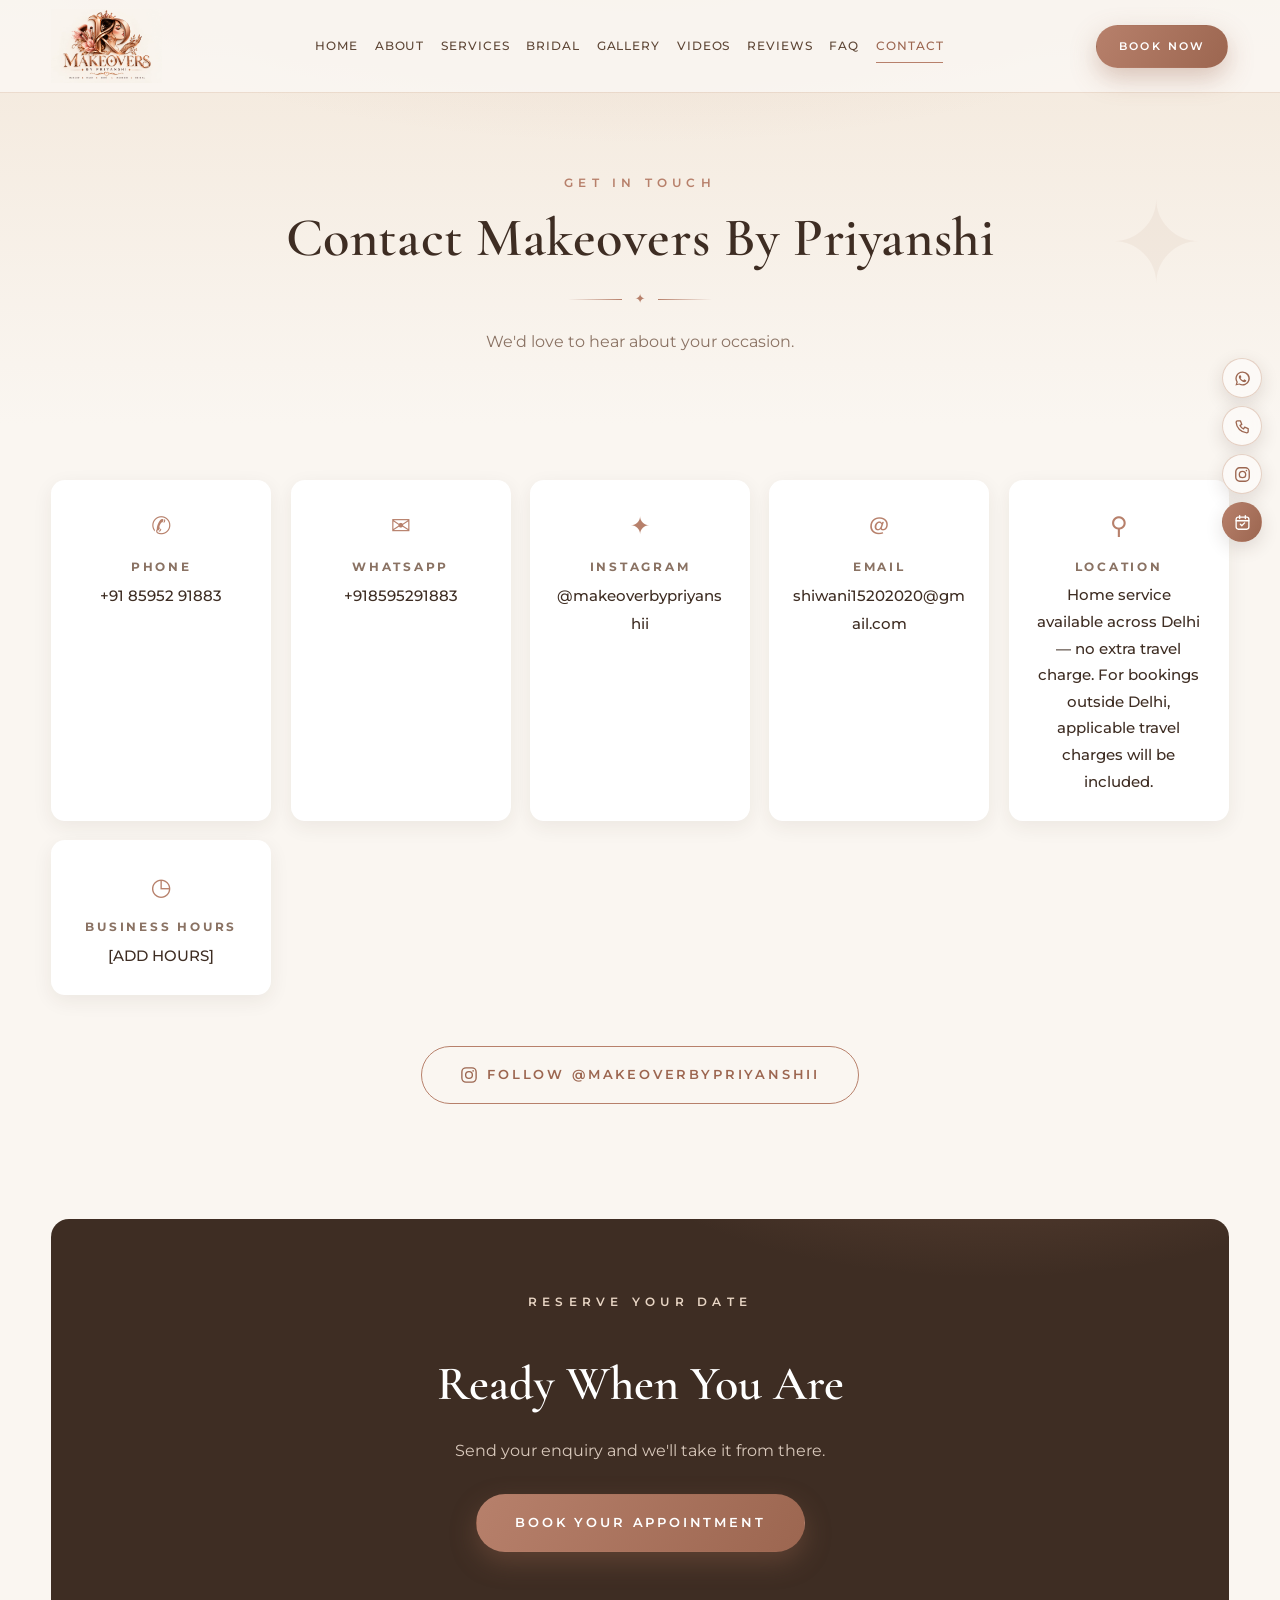
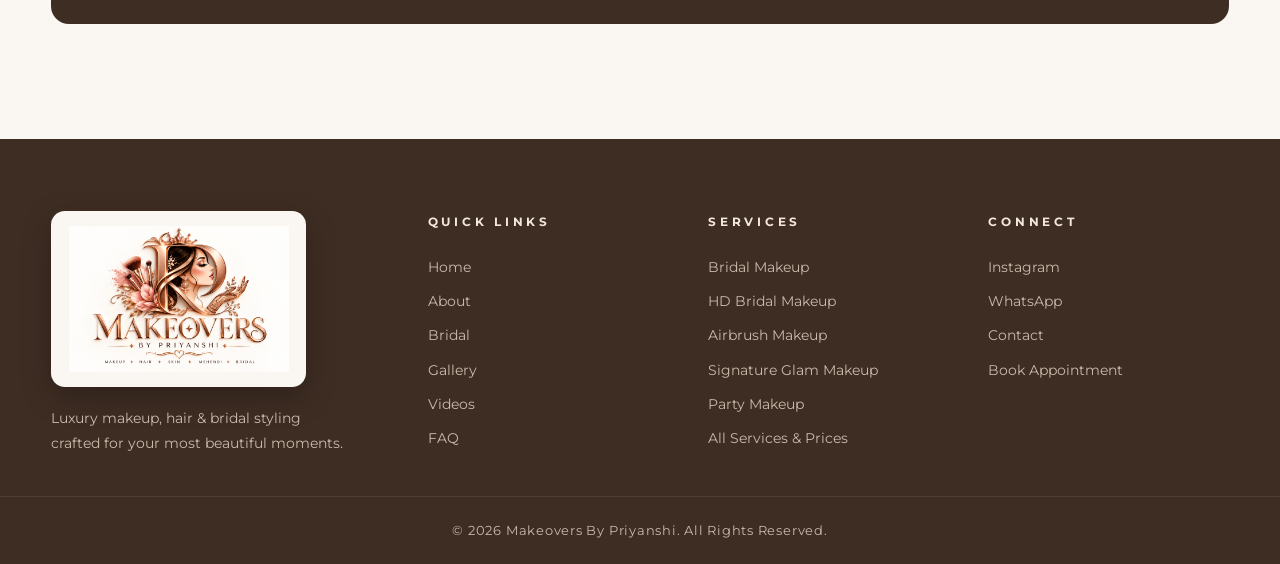
==== commit 93e96bfb: "Remove contact page map" ====
--- a/contact.html
+++ b/contact.html
@@ -41,13 +41,6 @@
     <section class="section" style="padding-top:clamp(2rem,5vw,3.5rem)">
       <div class="container">
         <div class="contact__grid" id="contactGrid"><!-- rendered by JS from config.js --></div>
-        <div class="map fade-up" id="mapWrap">
-          <div class="map__placeholder" id="mapPlaceholder">
-            <i>✦</i>
-            <p><strong>Studio location map</strong></p>
-            <p>Add your Google Maps embed URL in <code>js/config.js → SITE.mapEmbedUrl</code> to display the map here.</p>
-          </div>
-        </div>
         <div class="section__cta fade-up">
           <a href="#" class="btn btn--outline btn--lg insta__cta" id="instaCta" target="_blank" rel="noopener">
             <svg viewBox="0 0 24 24" width="18" height="18" fill="none" stroke="currentColor" stroke-width="1.8" aria-hidden="true"><rect x="2.5" y="2.5" width="19" height="19" rx="5.5"/><circle cx="12" cy="12" r="4.5"/><circle cx="17.5" cy="6.5" r="1.1" fill="currentColor" stroke="none"/></svg>
